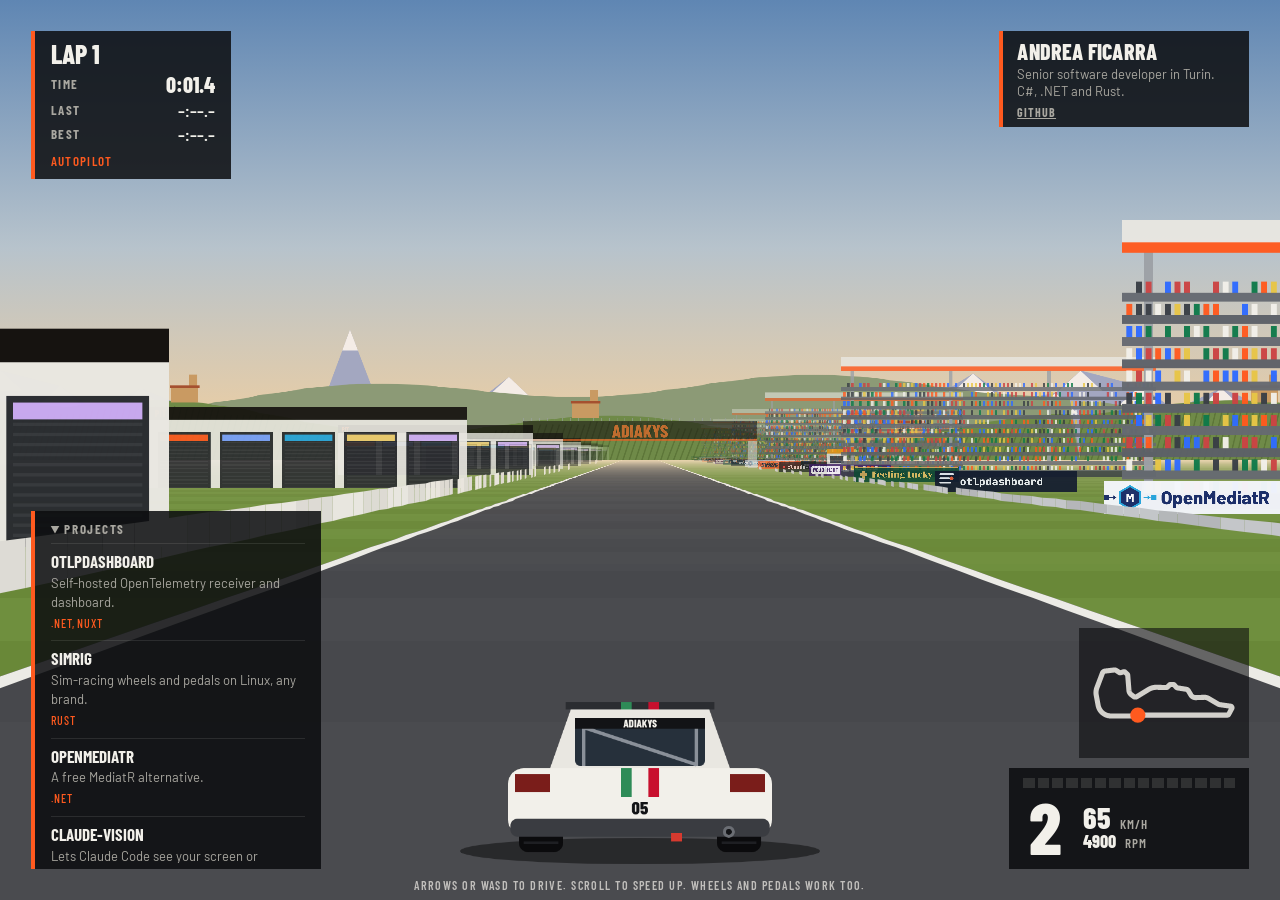
==== index.html @ 5b143684 "Feeling Lucky with cars to win, a faster race, steadier bays The Feeling Lucky billboard gets a casi" ====
<!doctype html>
<html lang="en">
<head>
<meta charset="utf-8">
<meta name="viewport" content="width=device-width, initial-scale=1">
<title>Andrea Ficarra</title>
<meta name="description" content="Andrea Ficarra (Adiakys), senior software developer in Turin. C#, .NET and Rust.">
<link rel="canonical" href="https://adiakys.github.io/">
<link rel="preconnect" href="https://fonts.googleapis.com">
<link rel="preconnect" href="https://fonts.gstatic.com" crossorigin>
<link rel="stylesheet" href="https://fonts.googleapis.com/css2?family=Barlow+Condensed:wght@500;700;800&family=Barlow:ital,wght@0,400;0,500;0,600;0,800;1,500&family=JetBrains+Mono:wght@500;700;800&family=Limelight&display=swap">
<link rel="stylesheet" href="css/site.css">
<script type="application/ld+json">
{
  "@context": "https://schema.org",
  "@type": "Person",
  "name": "Andrea Ficarra",
  "alternateName": "Adiakys",
  "jobTitle": "Senior Software Developer",
  "worksFor": { "@type": "Organization", "name": "Sirius s.r.l." },
  "address": { "@type": "PostalAddress", "addressLocality": "Torino", "addressCountry": "IT" },
  "url": "https://adiakys.github.io/",
  "sameAs": ["https://github.com/Adiakys"]
}
</script>
<script type="module" src="js/main.js"></script>
</head>
<body>
<canvas id="track" aria-hidden="true"></canvas>

<header class="panel driver-card">
  <h1>Andrea Ficarra</h1>
  <p>Senior software developer in Turin. C#, .NET and Rust.</p>
  <p class="links"><a href="https://github.com/Adiakys">GitHub</a></p>
</header>

<section class="panel timing" aria-label="Lap times">
  <p class="lap">Lap <span id="lap">1</span></p>
  <dl>
    <dt>Time</dt><dd id="lap-time">0:00.0</dd>
    <dt>Last</dt><dd id="lap-last">–</dd>
    <dt>Best</dt><dd id="lap-best">–</dd>
  </dl>
  <p class="driver"><span id="driver">Autopilot</span> <button id="recal" type="button" hidden>Recalibrate</button></p>
</section>

<div id="corner" class="corner">
  <p class="turn"><span class="number"></span> <span class="name"></span></p>
  <a class="sponsor" href="#"><span class="what"></span> <span class="tech"></span></a>
</div>

<button id="lucky-button" class="lucky-button" type="button" hidden>
  <span class="bulbs" aria-hidden="true"></span>
  <span class="try">Try your luck</span>
  <span class="win">Win a faster car</span>
</button>

<p id="board-hint" class="board-hint" hidden>
  <a class="open" href="#" target="_blank" rel="noopener">Open <span class="name"></span> on GitHub</a> <kbd>Enter</kbd>
  <span class="back">Drive off or <kbd>Esc</kbd> to go back</span>
  <span class="stay" hidden>Move the mouse to keep reading</span>
  <span class="countdown" hidden><i></i></span>
</p>

<div class="dash" aria-hidden="true">
  <canvas id="minimap"></canvas>
  <div class="gauge">
    <div id="revs" class="revs"></div>
    <div class="gear-row">
      <span id="gear" class="gear">N</span>
      <span class="readouts">
        <span><b id="speed">0</b> km/h</span>
        <span><b id="rpm">0</b> rpm</span>
      </span>
    </div>
  </div>
</div>

<details class="panel sponsors" open>
  <summary>Projects</summary>
  <ol>
    <li data-sponsor="otlp"><a href="https://github.com/Adiakys/OtlpDashboard">OtlpDashboard</a> <span class="what">Self-hosted OpenTelemetry receiver and dashboard.</span> <span class="tech">.NET, Nuxt</span></li>
    <li data-sponsor="simrig"><a href="https://github.com/Adiakys/SimRig">SimRig</a> <span class="what">Sim-racing wheels and pedals on Linux, any brand.</span> <span class="tech">Rust</span></li>
    <li data-sponsor="mediatr"><a href="https://github.com/Adiakys/OpenMediator">OpenMediatR</a> <span class="what">A free MediatR alternative.</span> <span class="tech">.NET</span></li>
    <li data-sponsor="vision"><a href="https://github.com/Adiakys/claude-vision">claude-vision</a> <span class="what">Lets Claude Code see your screen or webcam.</span> <span class="tech">Python</span></li>
    <li data-sponsor="lucky"><a href="https://github.com/Adiakys/feeling-lucky">feeling-lucky</a> <span class="what">A casino room for any web app, with prizes you configure.</span> <span class="tech">TypeScript</span></li>
    <li data-sponsor="gauth"><a href="https://github.com/Adiakys/GoogleLimitedInputAuth.Net">GoogleLimitedInputAuth.Net</a> <span class="what">Google sign-in for devices without a keyboard.</span> <span class="tech">.NET</span></li>
  </ol>
</details>

<p class="controls" aria-hidden="true">Arrows or WASD to drive. Scroll to speed up. Wheels and pedals work too.</p>

<div id="cal" class="panel cal" role="dialog" aria-labelledby="cal-title" hidden>
  <h2 id="cal-title">Wheel found</h2>
  <p id="cal-step"></p>
  <button id="cal-skip" type="button">Skip</button>
</div>
</body>
</html>
---- css/site.css ----
:root {
  --ink: #f2f0ea;
  --dim: #a9a7a0;
  --panel: rgba(12, 13, 16, 0.86);
  --accent: #ff5a1f;
  --cond: "Barlow Condensed", "Arial Narrow", sans-serif;
  --text: "Barlow", system-ui, sans-serif;
  --gutter: clamp(16px, 2.4vw, 32px);
}

* { box-sizing: border-box; }

html, body {
  margin: 0;
  height: 100%;
  overflow: hidden;
  background: #2c283a;
  color: var(--ink);
  font: 15px/1.45 var(--text);
}

a { color: inherit; }

#track {
  position: fixed;
  inset: 0;
  width: 100%;
  height: 100%;
  touch-action: none;
}

.panel {
  background: var(--panel);
  border-left: 4px solid var(--accent);
}

.label, .timing dt, .sponsors summary {
  font: 700 13px var(--cond);
  text-transform: uppercase;
  letter-spacing: 0.12em;
  color: var(--dim);
}

/* Top right: who. */
.driver-card {
  position: fixed;
  top: var(--gutter);
  right: var(--gutter);
  max-width: 250px;
  padding: 9px 14px 8px;
}
.driver-card h1 {
  margin: 0;
  font: 800 22px/1 var(--cond);
  text-transform: uppercase;
  letter-spacing: 0.01em;
}
.driver-card p { margin: 4px 0 0; color: var(--dim); font-size: 13px; line-height: 1.35; }
.driver-card .links { font: 700 12px var(--cond); text-transform: uppercase; letter-spacing: 0.08em; }

/* Top left: the timing screen. */
.timing {
  position: fixed;
  top: var(--gutter);
  left: var(--gutter);
  width: 200px;
  padding: 10px 16px 10px;
  font-family: var(--cond);
  font-variant-numeric: tabular-nums;
}
.timing .lap { margin: 0 0 4px; font: 800 26px/1 var(--cond); text-transform: uppercase; }
.timing dl {
  display: grid;
  grid-template-columns: auto 1fr;
  gap: 2px 12px;
  margin: 0;
}
.timing dt { align-self: center; }
.timing dd { margin: 0; text-align: right; font: 600 18px var(--cond); }
.timing dd#lap-time { font-weight: 800; font-size: 22px; }
.driver { margin: 8px 0 0; font: 600 13px var(--cond); text-transform: uppercase; letter-spacing: 0.1em; color: var(--accent); }
.driver button, .cal button {
  font: 700 12px var(--cond);
  text-transform: uppercase;
  letter-spacing: 0.1em;
  color: var(--ink);
  background: none;
  border: 1px solid rgba(242, 240, 234, 0.35);
  padding: 2px 8px;
  margin-left: 6px;
  cursor: pointer;
}

/* Top centre: the corner you are in. */
.corner {
  position: fixed;
  top: var(--gutter);
  left: 50%;
  max-width: min(440px, 40vw);
  text-align: center;
  transform: translate(-50%, -8px);
  opacity: 0;
  pointer-events: none;
  transition: opacity 0.25s, transform 0.25s;
}
.corner.on { opacity: 1; transform: translate(-50%, 0); pointer-events: auto; }
.corner .turn {
  display: inline-flex;
  margin: 0;
  background: var(--panel);
  font: 800 24px/1 var(--cond);
  text-transform: uppercase;
}
.corner .number { padding: 8px 10px; background: var(--sponsor, var(--accent)); color: #14110f; }
.corner .name { padding: 8px 14px; }
.corner .sponsor {
  display: block;
  margin-top: 4px;
  padding: 6px 12px;
  background: var(--panel);
  color: var(--dim);
  font-size: 13px;
  text-decoration: none;
}
.corner .sponsor:hover { color: var(--ink); }
.corner .sponsor[hidden] { display: none; }
.corner .tech { font: 700 12px var(--cond); text-transform: uppercase; letter-spacing: 0.1em; color: var(--sponsor, var(--accent)); }

/* While the camera is on a billboard: the HUD steps aside, a line says what to do. */
.timing, .driver-card, .dash, .sponsors, .controls { transition: opacity 0.4s; }
.zoomed .timing, .zoomed .driver-card, .zoomed .corner, .zoomed .dash, .zoomed .sponsors, .zoomed .controls { opacity: 0; pointer-events: none; }
.board-hint {
  position: fixed;
  left: 50%;
  bottom: var(--gutter);
  transform: translateX(-50%);
  display: flex;
  align-items: center;
  gap: 10px;
  margin: 0;
  padding: 8px 16px;
  background: var(--panel);
  font: 700 14px var(--cond);
  text-transform: uppercase;
  letter-spacing: 0.08em;
  white-space: nowrap;
}
.board-hint[hidden] { display: none; }
.board-hint .open { color: var(--accent); }
.board-hint .back { color: var(--dim); margin-left: 8px; }
.board-hint .stay { color: var(--dim); margin-left: 8px; }
.board-hint .stay[hidden], .board-hint .countdown[hidden] { display: none; }
/* How long the tour stays on this billboard; moving the mouse fills it up again. */
.board-hint .countdown { position: absolute; left: 0; right: 0; bottom: 0; height: 3px; background: rgba(242, 240, 234, 0.12); }
.board-hint .countdown i { display: block; height: 100%; background: var(--accent); transform-origin: left; }
.board-hint kbd { padding: 1px 6px; border: 1px solid rgba(242, 240, 234, 0.35); font: 600 11px var(--cond); color: var(--dim); }

/* The casino button laid over the Feeling Lucky billboard while the camera is on it. */
.lucky-button {
  position: fixed;
  display: flex;
  flex-direction: column;
  align-items: center;
  justify-content: center;
  padding: 0;
  border: 0.03em solid #d4af5a;
  border-radius: 0.4em;
  background: radial-gradient(ellipse at 50% 35%, #a52430, #6a1219 75%);
  color: #e8c766;
  font: 1em Limelight, Georgia, serif;
  cursor: pointer;
  box-shadow: 0 0 0.6em rgba(232, 199, 102, 0.55), inset 0 0 0.8em rgba(0, 0, 0, 0.5);
}
.lucky-button[hidden] { display: none; }
.lucky-button .try { font-size: 1em; line-height: 1.1; white-space: nowrap; }
.lucky-button .win { font: 500 0.54em Barlow, system-ui, sans-serif; color: #f1e6c8; margin-top: 0.3em; }
.lucky-button .bulbs { position: absolute; inset: 0; pointer-events: none; }
.lucky-button .bulbs i {
  position: absolute;
  width: 0.24em;
  height: 0.24em;
  margin: -0.12em;
  border-radius: 50%;
  background: #ffe9a8;
  box-shadow: 0 0 0.3em #ffd45a;
}
.lucky-button:hover, .lucky-button:focus-visible { background: radial-gradient(ellipse at 50% 35%, #c42d3a, #7d1720 75%); }
@media (prefers-reduced-motion: no-preference) {
  .lucky-button { animation: lucky-glow 1.4s ease-in-out infinite; }
  .lucky-button .bulbs i { animation: bulb 0.9s steps(1) infinite; animation-delay: calc(var(--i) * -0.09s); }
}
@keyframes lucky-glow {
  50% { box-shadow: 0 0 1.2em rgba(232, 199, 102, 0.9), inset 0 0 0.8em rgba(0, 0, 0, 0.5); }
}
@keyframes bulb {
  50% { background: #6b5320; box-shadow: none; }
}

/* Bottom right: the track map over the dash. */
.dash {
  position: fixed;
  right: var(--gutter);
  bottom: var(--gutter);
  width: 240px;
  display: flex;
  flex-direction: column;
  align-items: flex-end;
  gap: 10px;
  pointer-events: none;
}
#minimap {
  width: 170px;
  height: 130px;
  background: rgba(12, 13, 16, 0.6);
}
.gauge {
  width: 100%;
  padding: 10px 14px 12px;
  background: var(--panel);
  font-family: var(--cond);
  font-variant-numeric: tabular-nums;
}
.revs { display: grid; grid-template-columns: repeat(15, 1fr); gap: 3px; height: 10px; }
.revs i { background: rgba(242, 240, 234, 0.12); }
.revs i.on:nth-child(-n + 5) { background: #3ccf6b; }
.revs i.on:nth-child(n + 6):nth-child(-n + 10) { background: #ff3b2f; }
.revs i.on:nth-child(n + 11) { background: #3d7bff; }
.revs.limit i { background: #3d7bff; }
.gear-row { display: flex; align-items: center; gap: 16px; margin-top: 8px; }
.gear { font: 800 72px/0.85 var(--cond); min-width: 44px; text-align: center; }
.readouts { display: flex; flex-direction: column; font: 600 13px var(--cond); text-transform: uppercase; letter-spacing: 0.1em; color: var(--dim); }
.readouts b { font: 800 30px/1 var(--cond); color: var(--ink); letter-spacing: 0; margin-right: 4px; }
.readouts span + span b { font-size: 18px; }

/* Bottom left: the project list, in the order pinned on GitHub. */
.sponsors {
  position: fixed;
  left: var(--gutter);
  bottom: var(--gutter);
  width: 290px;
  padding: 10px 16px 6px;
}
.sponsors summary { cursor: pointer; }
/* Only the list scrolls; the heading stays put. */
.sponsors ol { max-height: calc(40vh - 40px); overflow: auto; margin: 6px 0 0; padding: 0; list-style: none; }
.sponsors li { padding: 7px 0; border-top: 1px solid rgba(242, 240, 234, 0.1); }
.sponsors li a { font: 700 17px var(--cond); text-transform: uppercase; text-decoration: none; }
.sponsors li a:hover { color: var(--accent); }
.sponsors .what { display: block; color: var(--dim); font-size: 13px; }
.sponsors .tech { font: 500 12px var(--cond); text-transform: uppercase; letter-spacing: 0.08em; color: var(--accent); }

.controls {
  position: fixed;
  left: 50%;
  bottom: 8px;
  transform: translateX(-50%);
  margin: 0;
  font: 600 12px var(--cond);
  text-transform: uppercase;
  letter-spacing: 0.12em;
  color: rgba(242, 240, 234, 0.7);
  white-space: nowrap;
  pointer-events: none;
}

.cal {
  position: fixed;
  top: 50%;
  left: 50%;
  transform: translate(-50%, -50%);
  width: min(380px, calc(100% - 32px));
  padding: 18px 22px;
}
.cal h2 { margin: 0 0 6px; font: 800 22px var(--cond); text-transform: uppercase; }
.cal p { margin: 0 0 14px; }
.cal button { margin: 0; }

a:focus-visible, button:focus-visible, summary:focus-visible { outline: 2px solid var(--accent); outline-offset: 2px; }

/* Where the panels leave no room in the middle, the banner drops below them. */
@media (max-width: 1100px) {
  .corner { top: 190px; max-width: calc(100% - 2 * var(--gutter)); }
  .controls { display: none; }
}

@media (max-width: 720px) {
  .driver-card { left: var(--gutter); max-width: none; }
  .timing { top: calc(var(--gutter) + 76px); right: var(--gutter); width: auto; display: flex; align-items: baseline; gap: 14px; padding: 6px 12px; }
  .timing .lap { font-size: 18px; margin: 0; }
  .timing dl { display: flex; gap: 8px; }
  .timing dt:not(:first-of-type), .timing dd:not(#lap-time) { display: none; }
  .timing dd#lap-time { font-size: 18px; }
  .driver { margin: 0 0 0 auto; font-size: 11px; }
  .corner { top: 44%; left: var(--gutter); right: var(--gutter); max-width: none; transform: translateY(-8px); }
  .corner.on { transform: none; }
  .corner .turn { font-size: 20px; }
  .board-hint kbd, .board-hint .back, .board-hint .stay { display: none; }
  .dash { left: var(--gutter); bottom: calc(var(--gutter) + 52px); width: auto; }
  #minimap { display: none; }
  .gear { font-size: 52px; }
  .readouts b { font-size: 24px; }
  .sponsors { left: var(--gutter); right: var(--gutter); width: auto; }
  .sponsors:not([open]) { padding-bottom: 10px; }
}
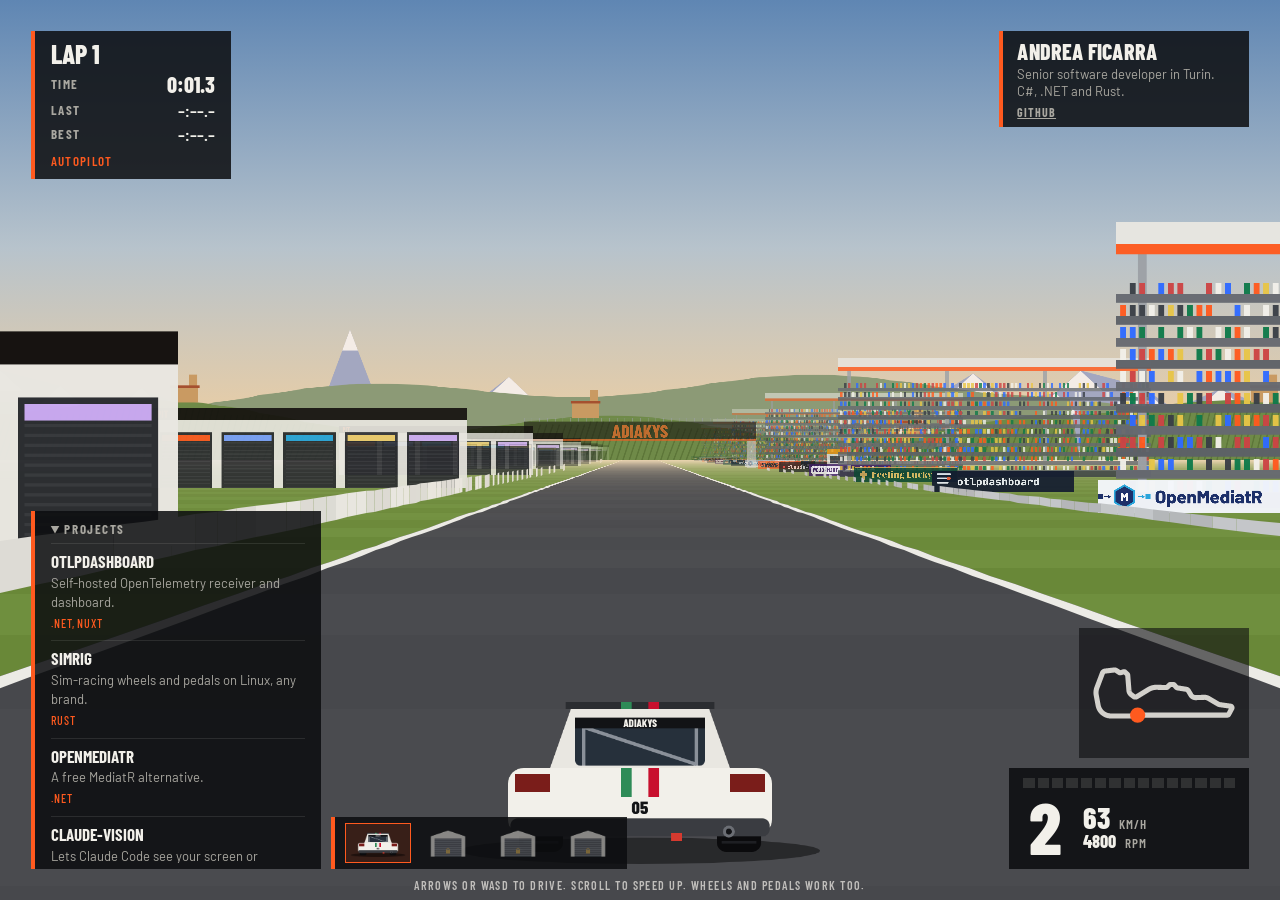
==== commit 2f8fe553: "Garage beside the project list, casino room without lag The garage is a bar of car icons next to the" ====
--- a/index.html
+++ b/index.html
@@ -76,6 +76,8 @@
   </div>
 </div>
 
+<div class="panel garage" role="group" aria-label="Your cars"></div>
+
 <details class="panel sponsors" open>
   <summary>Projects</summary>
   <ol>
--- a/css/site.css
+++ b/css/site.css
@@ -127,8 +127,8 @@
 .corner .tech { font: 700 12px var(--cond); text-transform: uppercase; letter-spacing: 0.1em; color: var(--sponsor, var(--accent)); }
 
 /* While the camera is on a billboard: the HUD steps aside, a line says what to do. */
-.timing, .driver-card, .dash, .sponsors, .controls { transition: opacity 0.4s; }
-.zoomed .timing, .zoomed .driver-card, .zoomed .corner, .zoomed .dash, .zoomed .sponsors, .zoomed .controls { opacity: 0; pointer-events: none; }
+.timing, .driver-card, .dash, .sponsors, .controls, .garage { transition: opacity 0.4s; }
+.zoomed .timing, .zoomed .driver-card, .zoomed .corner, .zoomed .dash, .zoomed .sponsors, .zoomed .controls, .zoomed .garage { opacity: 0; pointer-events: none; }
 .board-hint {
   position: fixed;
   left: 50%;
@@ -154,6 +154,10 @@
 .board-hint .countdown { position: absolute; left: 0; right: 0; bottom: 0; height: 3px; background: rgba(242, 240, 234, 0.12); }
 .board-hint .countdown i { display: block; height: 100%; background: var(--accent); transform-origin: left; }
 .board-hint kbd { padding: 1px 6px; border: 1px solid rgba(242, 240, 234, 0.35); font: 600 11px var(--cond); color: var(--dim); }
+
+/* Under the casino room nothing of the race is drawn. */
+.casino #track, .casino .timing, .casino .driver-card, .casino .corner, .casino .dash,
+.casino .sponsors, .casino .controls, .casino .board-hint, .casino .garage { visibility: hidden; }
 
 /* The casino button laid over the Feeling Lucky billboard while the camera is on it. */
 .lucky-button {
@@ -231,6 +235,52 @@
 .readouts { display: flex; flex-direction: column; font: 600 13px var(--cond); text-transform: uppercase; letter-spacing: 0.1em; color: var(--dim); }
 .readouts b { font: 800 30px/1 var(--cond); color: var(--ink); letter-spacing: 0; margin-right: 4px; }
 .readouts span + span b { font-size: 18px; }
+
+/* The garage, next to the project list: the cars you can drive, and the
+   ones still to win. */
+.garage {
+  position: fixed;
+  z-index: 2;
+  left: calc(var(--gutter) + 300px);
+  bottom: var(--gutter);
+  display: flex;
+  gap: 4px;
+  padding: 6px 6px 6px 10px;
+}
+.garage button {
+  position: relative;
+  width: 66px;
+  height: 40px;
+  padding: 3px;
+  border: 1px solid transparent;
+  background: none;
+  cursor: pointer;
+}
+.garage img { display: block; width: 100%; height: 100%; object-fit: contain; }
+.garage button:hover { border-color: rgba(242, 240, 234, 0.3); }
+.garage button[aria-pressed="true"] { border-color: var(--accent); background: rgba(255, 90, 31, 0.15); }
+.garage button[aria-disabled="true"] { cursor: default; }
+.garage button[aria-disabled="true"] img { opacity: 0.55; }
+.garage button[aria-disabled="true"]:hover { border-color: transparent; }
+/* The tooltip, also for the locked ones, which a native title would not show. */
+.garage button::after {
+  content: attr(data-tip);
+  position: absolute;
+  left: 0;
+  bottom: calc(100% + 10px);
+  width: max-content;
+  max-width: 220px;
+  padding: 6px 10px;
+  background: var(--panel);
+  border-left: 3px solid var(--accent);
+  color: var(--ink);
+  font: 500 13px/1.35 var(--text);
+  text-align: left;
+  opacity: 0;
+  pointer-events: none;
+  transition: opacity 0.15s;
+}
+.garage button:hover::after, .garage button:focus-visible::after { opacity: 1; }
 
 /* Bottom left: the project list, in the order pinned on GitHub. */
 .sponsors {
@@ -300,5 +350,8 @@
   .gear { font-size: 52px; }
   .readouts b { font-size: 24px; }
   .sponsors { left: var(--gutter); right: var(--gutter); width: auto; }
+  .garage { left: auto; right: var(--gutter); bottom: auto; top: calc(var(--gutter) + 118px); padding: 4px; }
+  .garage button { width: 52px; height: 32px; }
+  .garage button::after { bottom: auto; top: calc(100% + 8px); left: auto; right: 0; transform: none; }
   .sponsors:not([open]) { padding-bottom: 10px; }
 }
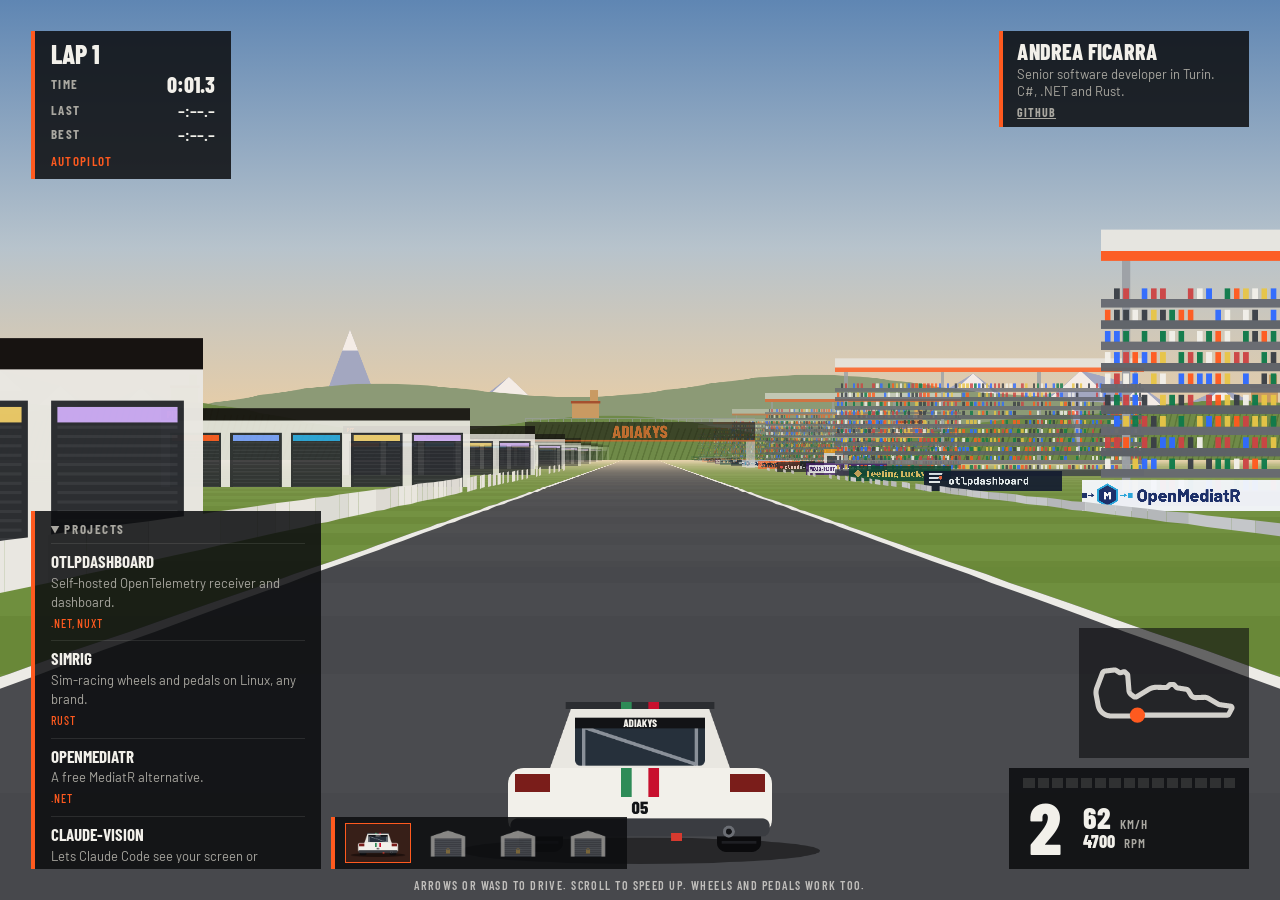
==== commit afc5d6bc: "Casino prizes follow the garage, feeling-lucky 0.4.0, garage reset The casino's prizes are the cars " ====
--- a/index.html
+++ b/index.html
@@ -77,6 +77,7 @@
 </div>
 
 <div class="panel garage" role="group" aria-label="Your cars"></div>
+<p id="toast" class="panel toast" role="status" hidden></p>
 
 <details class="panel sponsors" open>
   <summary>Projects</summary>
--- a/css/site.css
+++ b/css/site.css
@@ -281,6 +281,20 @@
   transition: opacity 0.15s;
 }
 .garage button:hover::after, .garage button:focus-visible::after { opacity: 1; }
+
+.toast {
+  position: fixed;
+  z-index: 3;
+  left: 50%;
+  top: 40%;
+  transform: translateX(-50%);
+  margin: 0;
+  padding: 10px 16px;
+  font: 700 15px var(--cond);
+  text-transform: uppercase;
+  letter-spacing: 0.08em;
+}
+.toast[hidden] { display: none; }
 
 /* Bottom left: the project list, in the order pinned on GitHub. */
 .sponsors {
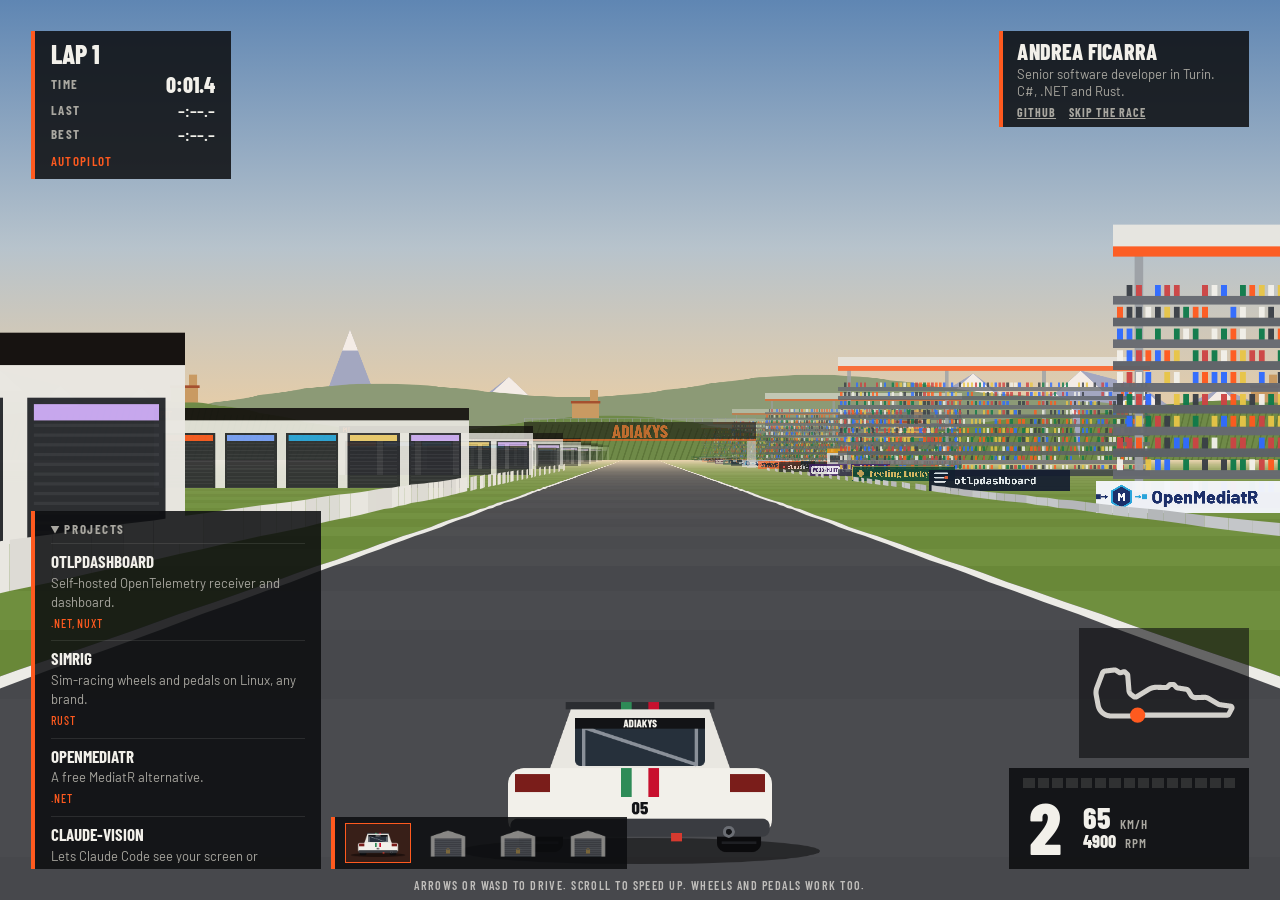
==== commit 6bc8d0c6: "Link preview and a plain text page The preview is a frame of the race with the name card, for links " ====
--- a/index.html
+++ b/index.html
@@ -6,6 +6,15 @@
 <title>Andrea Ficarra</title>
 <meta name="description" content="Andrea Ficarra (Adiakys), senior software developer in Turin. C#, .NET and Rust.">
 <link rel="canonical" href="https://adiakys.github.io/">
+<meta property="og:type" content="website">
+<meta property="og:url" content="https://adiakys.github.io/">
+<meta property="og:title" content="Andrea Ficarra">
+<meta property="og:description" content="Senior software developer in Turin. C#, .NET and Rust. The projects are billboards on a race track.">
+<meta property="og:image" content="https://adiakys.github.io/assets/og.png">
+<meta property="og:image:width" content="1200">
+<meta property="og:image:height" content="630">
+<meta property="og:image:alt" content="A race car on a track in the Langhe, with a SimRig billboard and the name Andrea Ficarra.">
+<meta name="twitter:card" content="summary_large_image">
 <link rel="preconnect" href="https://fonts.googleapis.com">
 <link rel="preconnect" href="https://fonts.gstatic.com" crossorigin>
 <link rel="stylesheet" href="https://fonts.googleapis.com/css2?family=Barlow+Condensed:wght@500;700;800&family=Barlow:ital,wght@0,400;0,500;0,600;0,800;1,500&family=JetBrains+Mono:wght@500;700;800&family=Limelight&display=swap">
@@ -31,7 +40,7 @@
 <header class="panel driver-card">
   <h1>Andrea Ficarra</h1>
   <p>Senior software developer in Turin. C#, .NET and Rust.</p>
-  <p class="links"><a href="https://github.com/Adiakys">GitHub</a></p>
+  <p class="links"><a href="https://github.com/Adiakys">GitHub</a> <a href="about/">Skip the race</a></p>
 </header>
 
 <section class="panel timing" aria-label="Lap times">
--- a/css/site.css
+++ b/css/site.css
@@ -57,6 +57,7 @@
 }
 .driver-card p { margin: 4px 0 0; color: var(--dim); font-size: 13px; line-height: 1.35; }
 .driver-card .links { font: 700 12px var(--cond); text-transform: uppercase; letter-spacing: 0.08em; }
+.driver-card .links a + a { margin-left: 10px; }
 
 /* Top left: the timing screen. */
 .timing {
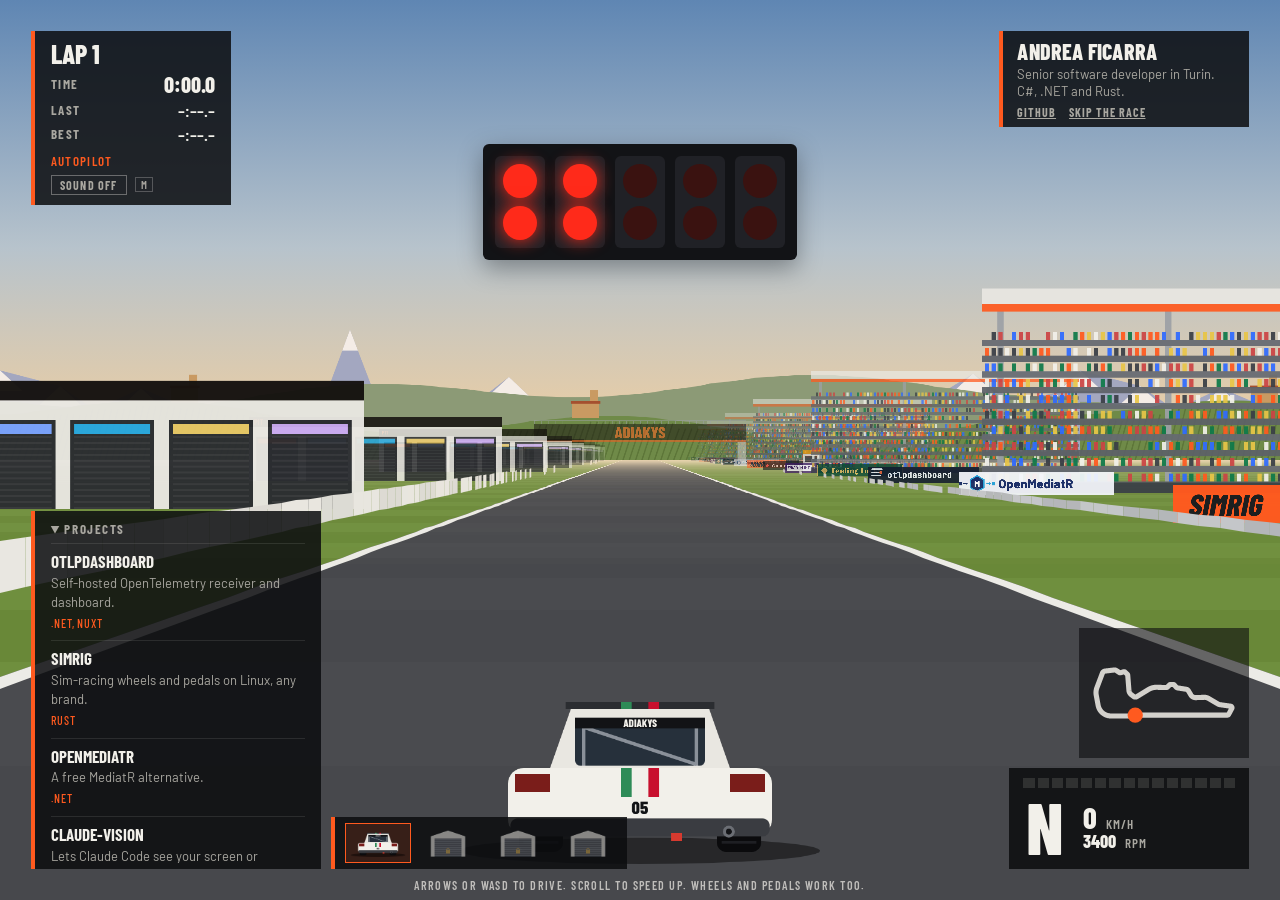
==== commit f699bcc1: "Start lights, engine sound, lap cards and new gearboxes Five red lights hold the car on the grid at " ====
--- a/index.html
+++ b/index.html
@@ -51,7 +51,15 @@
     <dt>Best</dt><dd id="lap-best">–</dd>
   </dl>
   <p class="driver"><span id="driver">Autopilot</span> <button id="recal" type="button" hidden>Recalibrate</button></p>
+  <p class="sound"><button id="sound" type="button" aria-pressed="false">Sound off</button> <kbd>M</kbd></p>
+  <div id="lap-share" class="lap-share" hidden>
+    <p><span class="what"></span> <b class="time"></b></p>
+    <button type="button" class="share">Share lap</button>
+    <button type="button" class="close" aria-label="Close">&times;</button>
+  </div>
 </section>
+
+<div id="lights" class="lights" aria-hidden="true" hidden><i></i><i></i><i></i><i></i><i></i></div>
 
 <div id="corner" class="corner">
   <p class="turn"><span class="number"></span> <span class="name"></span></p>
--- a/css/site.css
+++ b/css/site.css
@@ -79,8 +79,57 @@
 .timing dt { align-self: center; }
 .timing dd { margin: 0; text-align: right; font: 600 18px var(--cond); }
 .timing dd#lap-time { font-weight: 800; font-size: 22px; }
+.timing dd#lap-time.invalid { color: #ff3b2f; }
 .driver { margin: 8px 0 0; font: 600 13px var(--cond); text-transform: uppercase; letter-spacing: 0.1em; color: var(--accent); }
-.driver button, .cal button {
+.sound { margin: 6px 0 0; display: flex; align-items: center; gap: 8px; }
+.sound kbd { padding: 0 5px; border: 1px solid rgba(242, 240, 234, 0.25); font: 600 11px var(--cond); color: var(--dim); }
+.timing .sound button { margin-left: 0; color: var(--dim); }
+.timing .sound button[aria-pressed="true"] { color: var(--ink); border-color: var(--accent); }
+
+/* Under the times, after a lap you drove: the time and a way to share it. */
+.lap-share {
+  position: relative;
+  margin: 10px -16px -10px -20px;
+  padding: 8px 16px 10px 20px;
+  border-top: 1px solid rgba(242, 240, 234, 0.12);
+}
+.lap-share[hidden] { display: none; }
+.lap-share p { margin: 0 0 6px; font: 600 13px var(--cond); text-transform: uppercase; letter-spacing: 0.1em; color: var(--accent); }
+.lap-share .time { font: 800 18px var(--cond); color: var(--ink); letter-spacing: 0; }
+.lap-share .share {
+  font: 800 15px var(--cond);
+  text-transform: uppercase;
+  letter-spacing: 0.08em;
+  color: #14110f;
+  background: var(--accent);
+  border: 0;
+  padding: 5px 12px;
+  cursor: pointer;
+}
+.lap-share .share:hover { background: #ff7a45; }
+.lap-share .close { position: absolute; top: 4px; right: 8px; padding: 0 4px; border: 0; margin: 0; font-size: 18px; line-height: 1; color: var(--dim); background: none; }
+
+/* The start lights, over the grid: five lamps that come on red and go out. */
+.lights {
+  position: fixed;
+  top: 16vh;
+  left: 50%;
+  transform: translateX(-50%);
+  display: flex;
+  gap: 10px;
+  padding: 12px;
+  background: #121316;
+  border-radius: 6px;
+  box-shadow: 0 8px 24px rgba(0, 0, 0, 0.35);
+  transition: opacity 0.6s;
+}
+.lights[hidden] { display: none; }
+.lights.out { opacity: 0; }
+.lights i { display: flex; flex-direction: column; gap: 8px; padding: 8px; background: #202126; border-radius: 6px; }
+.lights i::before, .lights i::after { content: ""; width: 34px; height: 34px; border-radius: 50%; background: #3a1210; }
+.lights i.on::before, .lights i.on::after { background: #ff2a1a; box-shadow: 0 0 18px #ff2a1a; }
+
+.driver button, .sound button, .cal button {
   font: 700 12px var(--cond);
   text-transform: uppercase;
   letter-spacing: 0.1em;
@@ -356,6 +405,11 @@
   .timing dt:not(:first-of-type), .timing dd:not(#lap-time) { display: none; }
   .timing dd#lap-time { font-size: 18px; }
   .driver { margin: 0 0 0 auto; font-size: 11px; }
+  .sound { margin: 0; }
+  .sound kbd { display: none; }
+  .lap-share { position: absolute; top: calc(100% + 6px); left: 0; right: 0; margin: 0; background: var(--panel); border-left: 4px solid var(--accent); }
+  .lights { top: 30vh; }
+  .lights i::before, .lights i::after { width: 24px; height: 24px; }
   .corner { top: 44%; left: var(--gutter); right: var(--gutter); max-width: none; transform: translateY(-8px); }
   .corner.on { transform: none; }
   .corner .turn { font-size: 20px; }
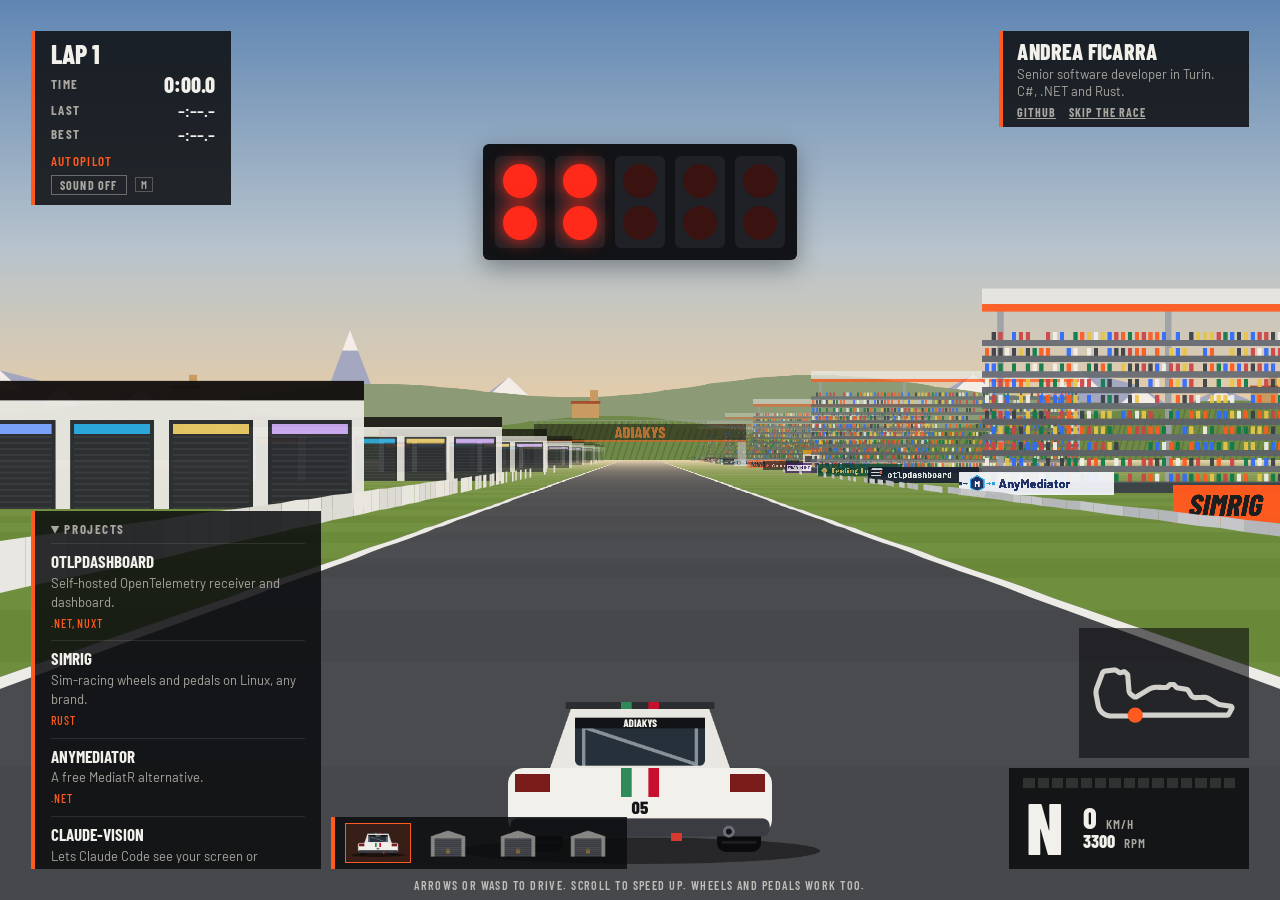
==== commit 3ec1ee11: "OpenMediatR is now AnyMediator Co-Authored-By: Claude Opus 5.5 <noreply@anthropic.com>" ====
--- a/index.html
+++ b/index.html
@@ -101,7 +101,7 @@
   <ol>
     <li data-sponsor="otlp"><a href="https://github.com/Adiakys/OtlpDashboard">OtlpDashboard</a> <span class="what">Self-hosted OpenTelemetry receiver and dashboard.</span> <span class="tech">.NET, Nuxt</span></li>
     <li data-sponsor="simrig"><a href="https://github.com/Adiakys/SimRig">SimRig</a> <span class="what">Sim-racing wheels and pedals on Linux, any brand.</span> <span class="tech">Rust</span></li>
-    <li data-sponsor="mediatr"><a href="https://github.com/Adiakys/OpenMediator">OpenMediatR</a> <span class="what">A free MediatR alternative.</span> <span class="tech">.NET</span></li>
+    <li data-sponsor="mediatr"><a href="https://github.com/Adiakys/AnyMediator">AnyMediator</a> <span class="what">A free MediatR alternative.</span> <span class="tech">.NET</span></li>
     <li data-sponsor="vision"><a href="https://github.com/Adiakys/claude-vision">claude-vision</a> <span class="what">Lets Claude Code see your screen or webcam.</span> <span class="tech">Python</span></li>
     <li data-sponsor="lucky"><a href="https://github.com/Adiakys/feeling-lucky">feeling-lucky</a> <span class="what">A casino room for any web app, with prizes you configure.</span> <span class="tech">TypeScript</span></li>
     <li data-sponsor="gauth"><a href="https://github.com/Adiakys/GoogleLimitedInputAuth.Net">GoogleLimitedInputAuth.Net</a> <span class="what">Google sign-in for devices without a keyboard.</span> <span class="tech">.NET</span></li>
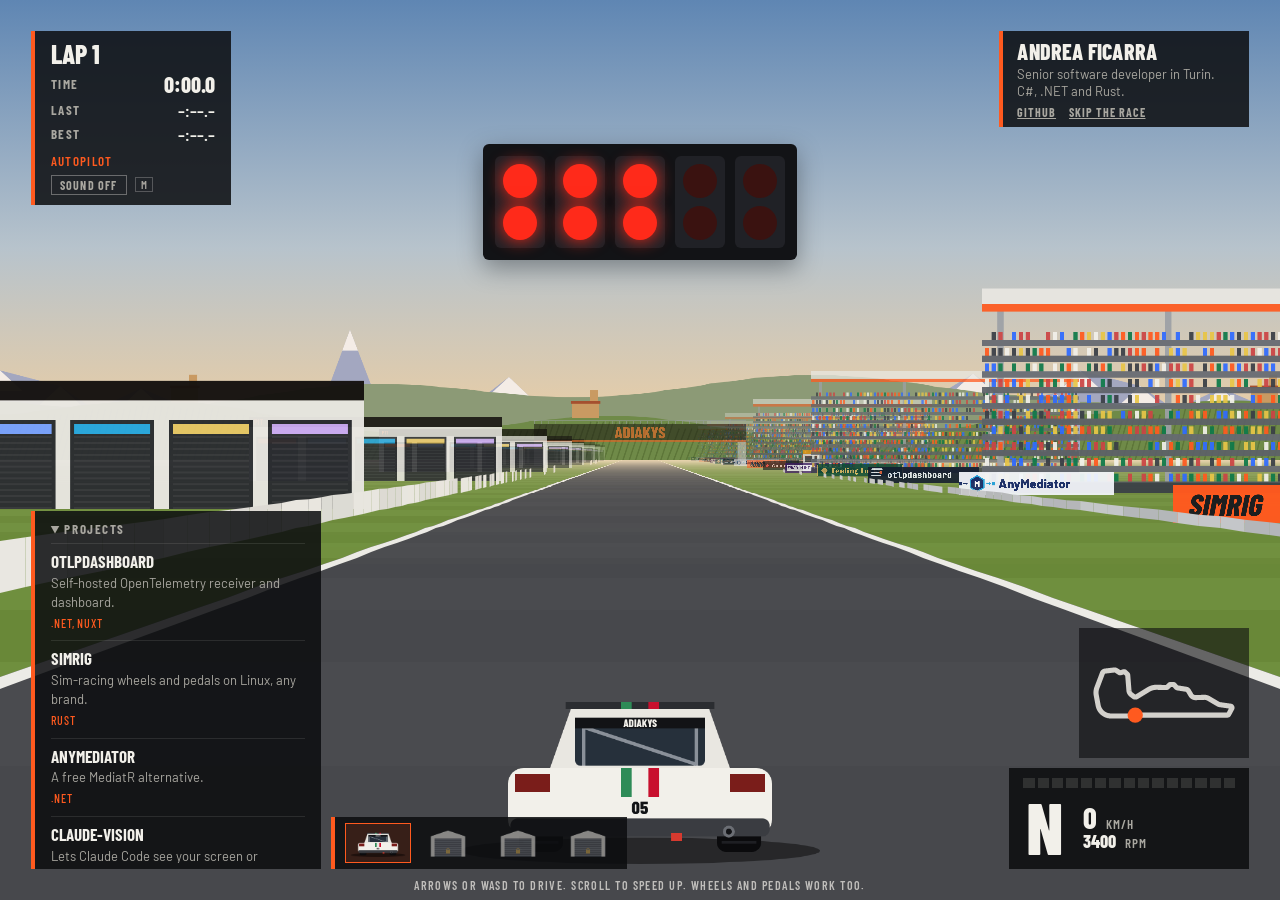
==== commit f3c156a7: "A preview about the person and the projects, and a fuller title The link preview drops the car: the " ====
--- a/index.html
+++ b/index.html
@@ -3,17 +3,18 @@
 <head>
 <meta charset="utf-8">
 <meta name="viewport" content="width=device-width, initial-scale=1">
-<title>Andrea Ficarra</title>
-<meta name="description" content="Andrea Ficarra (Adiakys), senior software developer in Turin. C#, .NET and Rust.">
+<title>Andrea Ficarra, senior software developer in Turin</title>
+<meta name="description" content="Andrea Ficarra (Adiakys), senior software developer in Turin. C#, .NET and Rust. My projects, SimRig and AnyMediator among them, as billboards on a race track.">
 <link rel="canonical" href="https://adiakys.github.io/">
 <meta property="og:type" content="website">
+<meta property="og:site_name" content="Adiakys">
 <meta property="og:url" content="https://adiakys.github.io/">
-<meta property="og:title" content="Andrea Ficarra">
+<meta property="og:title" content="Andrea Ficarra, senior software developer">
 <meta property="og:description" content="Senior software developer in Turin. C#, .NET and Rust. The projects are billboards on a race track.">
-<meta property="og:image" content="https://adiakys.github.io/assets/og.png">
+<meta property="og:image" content="https://adiakys.github.io/assets/preview.png">
 <meta property="og:image:width" content="1200">
 <meta property="og:image:height" content="630">
-<meta property="og:image:alt" content="A race car on a track in the Langhe, with a SimRig billboard and the name Andrea Ficarra.">
+<meta property="og:image:alt" content="Andrea Ficarra, senior software developer in Turin, with the projects listed like a race timing tower over a track in the Langhe.">
 <meta name="twitter:card" content="summary_large_image">
 <link rel="preconnect" href="https://fonts.googleapis.com">
 <link rel="preconnect" href="https://fonts.gstatic.com" crossorigin>
@@ -22,14 +23,25 @@
 <script type="application/ld+json">
 {
   "@context": "https://schema.org",
-  "@type": "Person",
-  "name": "Andrea Ficarra",
-  "alternateName": "Adiakys",
-  "jobTitle": "Senior Software Developer",
-  "worksFor": { "@type": "Organization", "name": "Sirius s.r.l." },
-  "address": { "@type": "PostalAddress", "addressLocality": "Torino", "addressCountry": "IT" },
-  "url": "https://adiakys.github.io/",
-  "sameAs": ["https://github.com/Adiakys"]
+  "@graph": [
+    {
+      "@type": "WebSite",
+      "name": "Adiakys",
+      "alternateName": "Andrea Ficarra",
+      "url": "https://adiakys.github.io/"
+    },
+    {
+      "@type": "Person",
+      "name": "Andrea Ficarra",
+      "alternateName": "Adiakys",
+      "jobTitle": "Senior Software Developer",
+      "worksFor": { "@type": "Organization", "name": "Sirius s.r.l." },
+      "address": { "@type": "PostalAddress", "addressLocality": "Torino", "addressCountry": "IT" },
+      "knowsAbout": ["C#", ".NET", "Rust"],
+      "url": "https://adiakys.github.io/",
+      "sameAs": ["https://github.com/Adiakys"]
+    }
+  ]
 }
 </script>
 <script type="module" src="js/main.js"></script>
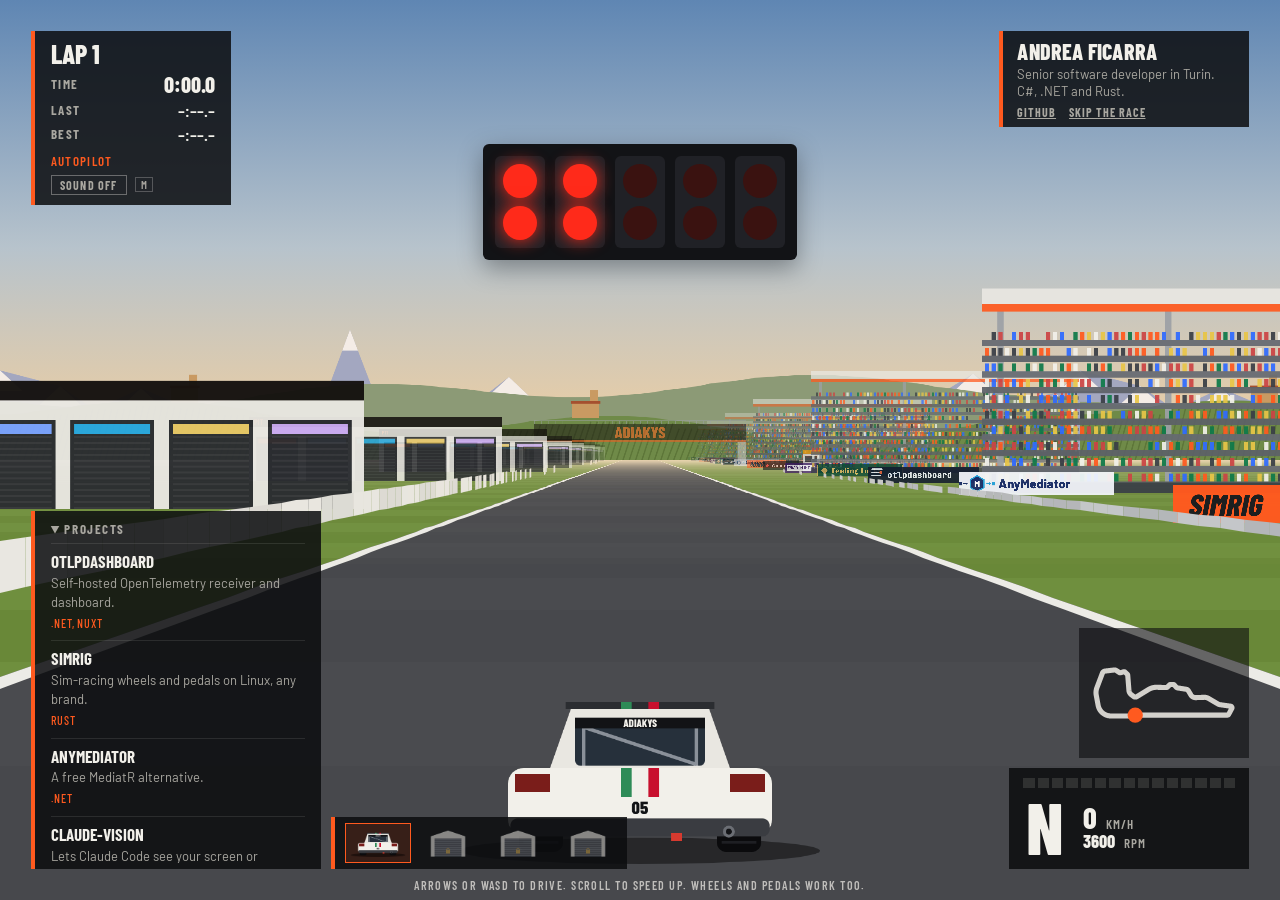
==== commit 467426b7: "Projects declared as authored by Andrea Ficarra The structured data lists each project as software b" ====
--- a/index.html
+++ b/index.html
@@ -26,20 +26,102 @@
   "@graph": [
     {
       "@type": "WebSite",
+      "@id": "https://adiakys.github.io/#website",
       "name": "Adiakys",
       "alternateName": "Andrea Ficarra",
-      "url": "https://adiakys.github.io/"
+      "url": "https://adiakys.github.io/",
+      "author": {
+        "@id": "https://adiakys.github.io/#person"
+      }
     },
     {
       "@type": "Person",
+      "@id": "https://adiakys.github.io/#person",
       "name": "Andrea Ficarra",
       "alternateName": "Adiakys",
       "jobTitle": "Senior Software Developer",
-      "worksFor": { "@type": "Organization", "name": "Sirius s.r.l." },
-      "address": { "@type": "PostalAddress", "addressLocality": "Torino", "addressCountry": "IT" },
-      "knowsAbout": ["C#", ".NET", "Rust"],
+      "worksFor": {
+        "@type": "Organization",
+        "name": "Sirius s.r.l."
+      },
+      "address": {
+        "@type": "PostalAddress",
+        "addressLocality": "Torino",
+        "addressCountry": "IT"
+      },
+      "knowsAbout": [
+        "C#",
+        ".NET",
+        "Rust"
+      ],
       "url": "https://adiakys.github.io/",
-      "sameAs": ["https://github.com/Adiakys"]
+      "sameAs": [
+        "https://github.com/Adiakys"
+      ]
+    },
+    {
+      "@type": "SoftwareSourceCode",
+      "name": "SimRig",
+      "description": "Sim-racing wheels, pedals and shifters on Linux, any brand: installs the drivers and keeps them working in every game.",
+      "programmingLanguage": "Rust",
+      "codeRepository": "https://github.com/Adiakys/SimRig",
+      "author": {
+        "@id": "https://adiakys.github.io/#person"
+      },
+      "url": "https://adiakys.github.io/SimRig/"
+    },
+    {
+      "@type": "SoftwareSourceCode",
+      "name": "OtlpDashboard",
+      "description": "Self-hosted OpenTelemetry receiver and dashboard for traces, logs and metrics.",
+      "programmingLanguage": "C#",
+      "codeRepository": "https://github.com/Adiakys/OtlpDashboard",
+      "author": {
+        "@id": "https://adiakys.github.io/#person"
+      },
+      "url": "https://adiakys.github.io/OtlpDashboard/"
+    },
+    {
+      "@type": "SoftwareSourceCode",
+      "name": "AnyMediator",
+      "description": "A free, Apache-2.0 mediator for .NET with a MediatR-compatible API.",
+      "programmingLanguage": "C#",
+      "codeRepository": "https://github.com/Adiakys/AnyMediator",
+      "author": {
+        "@id": "https://adiakys.github.io/#person"
+      },
+      "url": "https://adiakys.github.io/AnyMediator/"
+    },
+    {
+      "@type": "SoftwareSourceCode",
+      "name": "feeling-lucky",
+      "description": "Casino games and a prize wheel for any web app, with prizes you configure.",
+      "programmingLanguage": "TypeScript",
+      "codeRepository": "https://github.com/Adiakys/feeling-lucky",
+      "author": {
+        "@id": "https://adiakys.github.io/#person"
+      },
+      "url": "https://adiakys.github.io/feeling-lucky/"
+    },
+    {
+      "@type": "SoftwareSourceCode",
+      "name": "claude-vision",
+      "description": "Lets Claude Code see your screen or webcam.",
+      "programmingLanguage": "Python",
+      "codeRepository": "https://github.com/Adiakys/claude-vision",
+      "author": {
+        "@id": "https://adiakys.github.io/#person"
+      }
+    },
+    {
+      "@type": "SoftwareSourceCode",
+      "name": "GoogleLimitedInputAuth.Net",
+      "description": "Google sign-in for devices without a keyboard.",
+      "programmingLanguage": "C#",
+      "codeRepository": "https://github.com/Adiakys/GoogleLimitedInputAuth.Net",
+      "author": {
+        "@id": "https://adiakys.github.io/#person"
+      }
     }
   ]
 }
